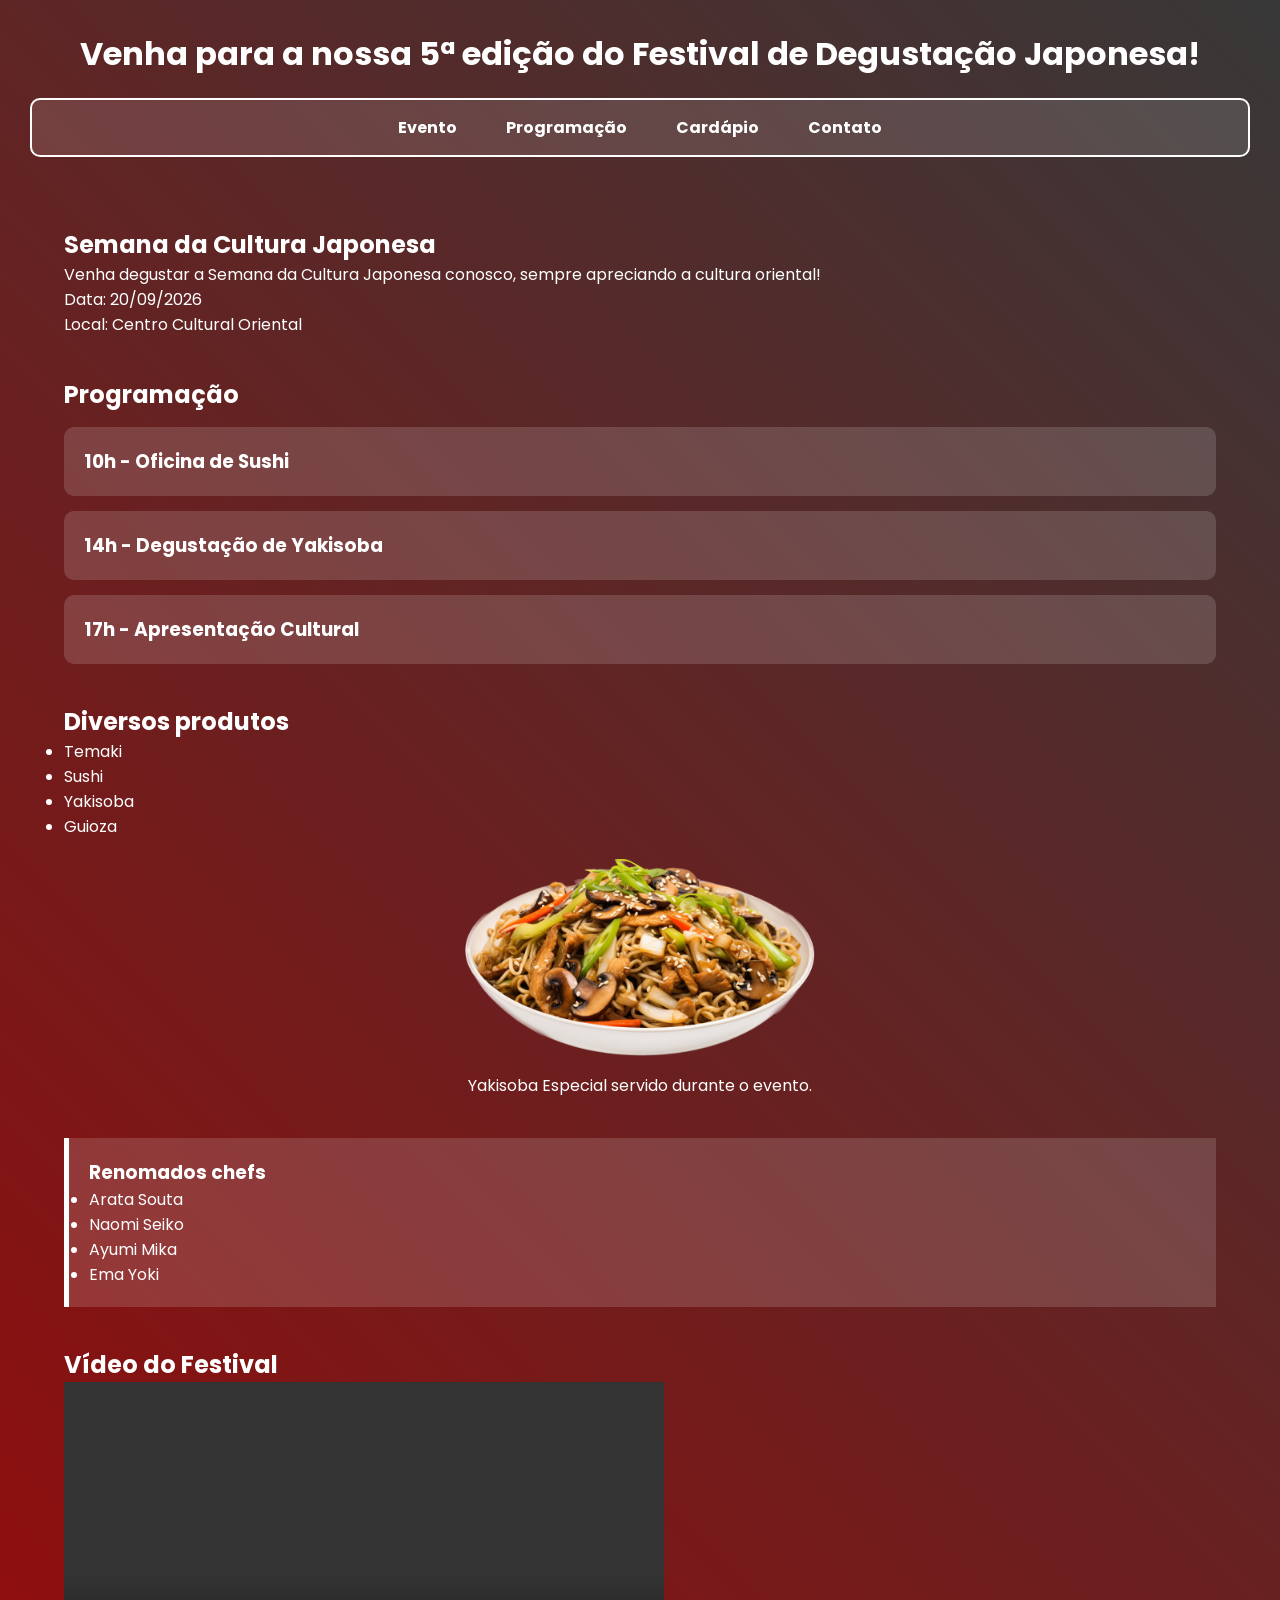
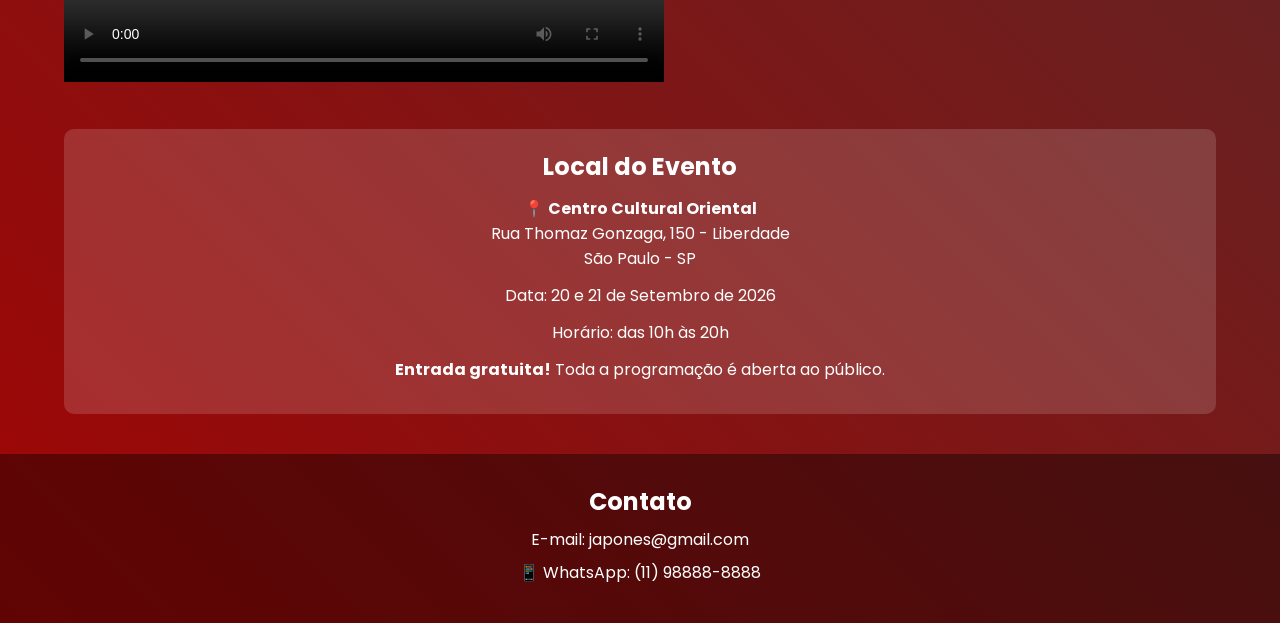
==== index.html @ cc35e0f0 "Add files via upload" ====
<!DOCTYPE html>
<html lang="pt-BR">

<head>
    <meta charset="UTF-8">
    <meta name="viewport" content="width=device-width, initial-scale=1.0">

    <meta name="description" content="Festival da Cultura Japonesa">

    <title>Festival de Degustação Japonesa</title>

    <link rel="stylesheet" href="styles.css">

    <link rel="preconnect" href="https://fonts.googleapis.com">
    <link rel="preconnect" href="https://fonts.gstatic.com" crossorigin>

    <link href="https://fonts.googleapis.com/css2?family=Poppins:wght@300;500;700&display=swap" rel="stylesheet">

</head>

<body>

<header>

    <h1>Venha para a nossa 5ª edição do Festival de Degustação Japonesa!</h1>

    <nav>
        <ul>
            <li><a href="#evento">Evento</a></li>
            <li><a href="#programacao">Programação</a></li>
            <li><a href="#cardapio">Cardápio</a></li>
            <li><a href="#contato">Contato</a></li>
        </ul>
    </nav>

</header>

<main>

<section id="evento">

    <h2>Semana da Cultura Japonesa</h2>

    <p>
        Venha degustar a Semana da Cultura Japonesa conosco,
        sempre apreciando a cultura oriental!
    </p>

    <p>
        Data: 20/09/2026 <br>
        Local: Centro Cultural Oriental
    </p>

</section>

<section id="programacao">

    <h2>Programação</h2>

    <article>
        <h3>10h - Oficina de Sushi</h3>
    </article>

    <article>
        <h3>14h - Degustação de Yakisoba</h3>
    </article>

    <article>
        <h3>17h - Apresentação Cultural</h3>
    </article>

</section>

<section id="cardapio">

    <h2>Diversos produtos</h2>

    <ul>
        <li>Temaki</li>
        <li>Sushi</li>
        <li>Yakisoba</li>
        <li>Guioza</li>
    </ul>

    <figure>

        <img src="Yakisoba.png" alt="Prato de Yakisoba">

        <figcaption>
            Yakisoba Especial servido durante o evento.
        </figcaption>

    </figure>

</section>

<aside>

    <h3>Renomados chefs</h3>

    <ul>
        <li>Arata Souta</li>
        <li>Naomi Seiko</li>
        <li>Ayumi Mika</li>
        <li>Ema Yoki</li>
    </ul>

</aside>

<section>

    <h2>Vídeo do Festival</h2>

    <video controls width="500">

        <source src="festival.mp4" type="video/mp4">

        Seu navegador não suporta vídeo.

    </video>

</section>

<section id="local">

    <h2>Local do Evento</h2>

    <p>
        📍 <strong>Centro Cultural Oriental</strong><br>
        Rua Thomaz Gonzaga, 150 - Liberdade<br>
        São Paulo - SP
    </p>

    <p>
        Data: 20 e 21 de Setembro de 2026
    </p>

    <p>
        Horário: das 10h às 20h
    </p>

    <p>
        <strong>Entrada gratuita!</strong> Toda a programação é aberta ao público.
    </p>

</section>

</main>

<footer id="contato">

    <h2>Contato</h2>

    <p>E-mail: japones@gmail.com</p>

    <p>📱 WhatsApp: (11) 98888-8888</p>

</footer>

</body>
</html>
---- styles.css ----
:root{

    --vermelho:#A10505;
    --cinza:#383838;
    --branco:#FFFFFF;

}

*{

    margin:0;
    padding:0;
    box-sizing:border-box;

}

body{

    font-family:'Poppins',sans-serif;

    background:linear-gradient(45deg,var(--vermelho),var(--cinza));

    color:white;

}

header{

    text-align:center;

    padding:30px;

}

nav{

    margin-top:20px;

    padding:15px;

    border:2px solid white;

    border-radius:10px;

    background:rgba(255,255,255,.12);

}

nav ul{

    display:flex;

    justify-content:center;

    gap:25px;

    list-style:none;

}

nav a{

    color:white;

    text-decoration:none;

    font-weight:bold;

    padding:8px 12px;

    border-radius:5px;

    transition:0.3s;

}

nav a:hover{

    background:white;

    color:#A10505;

}

main{

    width:90%;

    max-width:1200px;

    margin:auto;

}

section{

    margin:40px 0;

}

article{

    background:rgba(255,255,255,.15);

    padding:20px;

    margin:15px 0;

    border-radius:10px;

}

article:hover{

    transform:scale(1.03);

    transition:.3s;

}


figure{

    text-align:center;

    margin-top:20px;

}

img{

    width:350px;

    max-width:100%;

    border-radius:10px;

}

figcaption{

    margin-top:10px;

}

aside{

    background:rgba(255,255,255,.15);

    padding:20px;

    border-left:5px solid white;

    margin:30px 0;

}

video{

    width:100%;

    max-width:600px;

}

#local{

    background: rgba(255,255,255,.15);

    padding:20px;

    border-radius:10px;

    margin:40px 0;

    text-align:center;

}

#local p{

    margin:12px 0;

}

footer{

    background:rgba(0,0,0,.4);

    text-align:center;

    padding:30px;

    margin-top:40px;

}

footer p{

    margin:8px 0;

}

@media (max-width:900px){

    nav ul{

        flex-direction:column;

    }

}

@media (max-width:768px){

    body{

        font-size:15px;

    }

}

@media (max-width:480px){

    h1{

        font-size:1.8rem;

    }

}
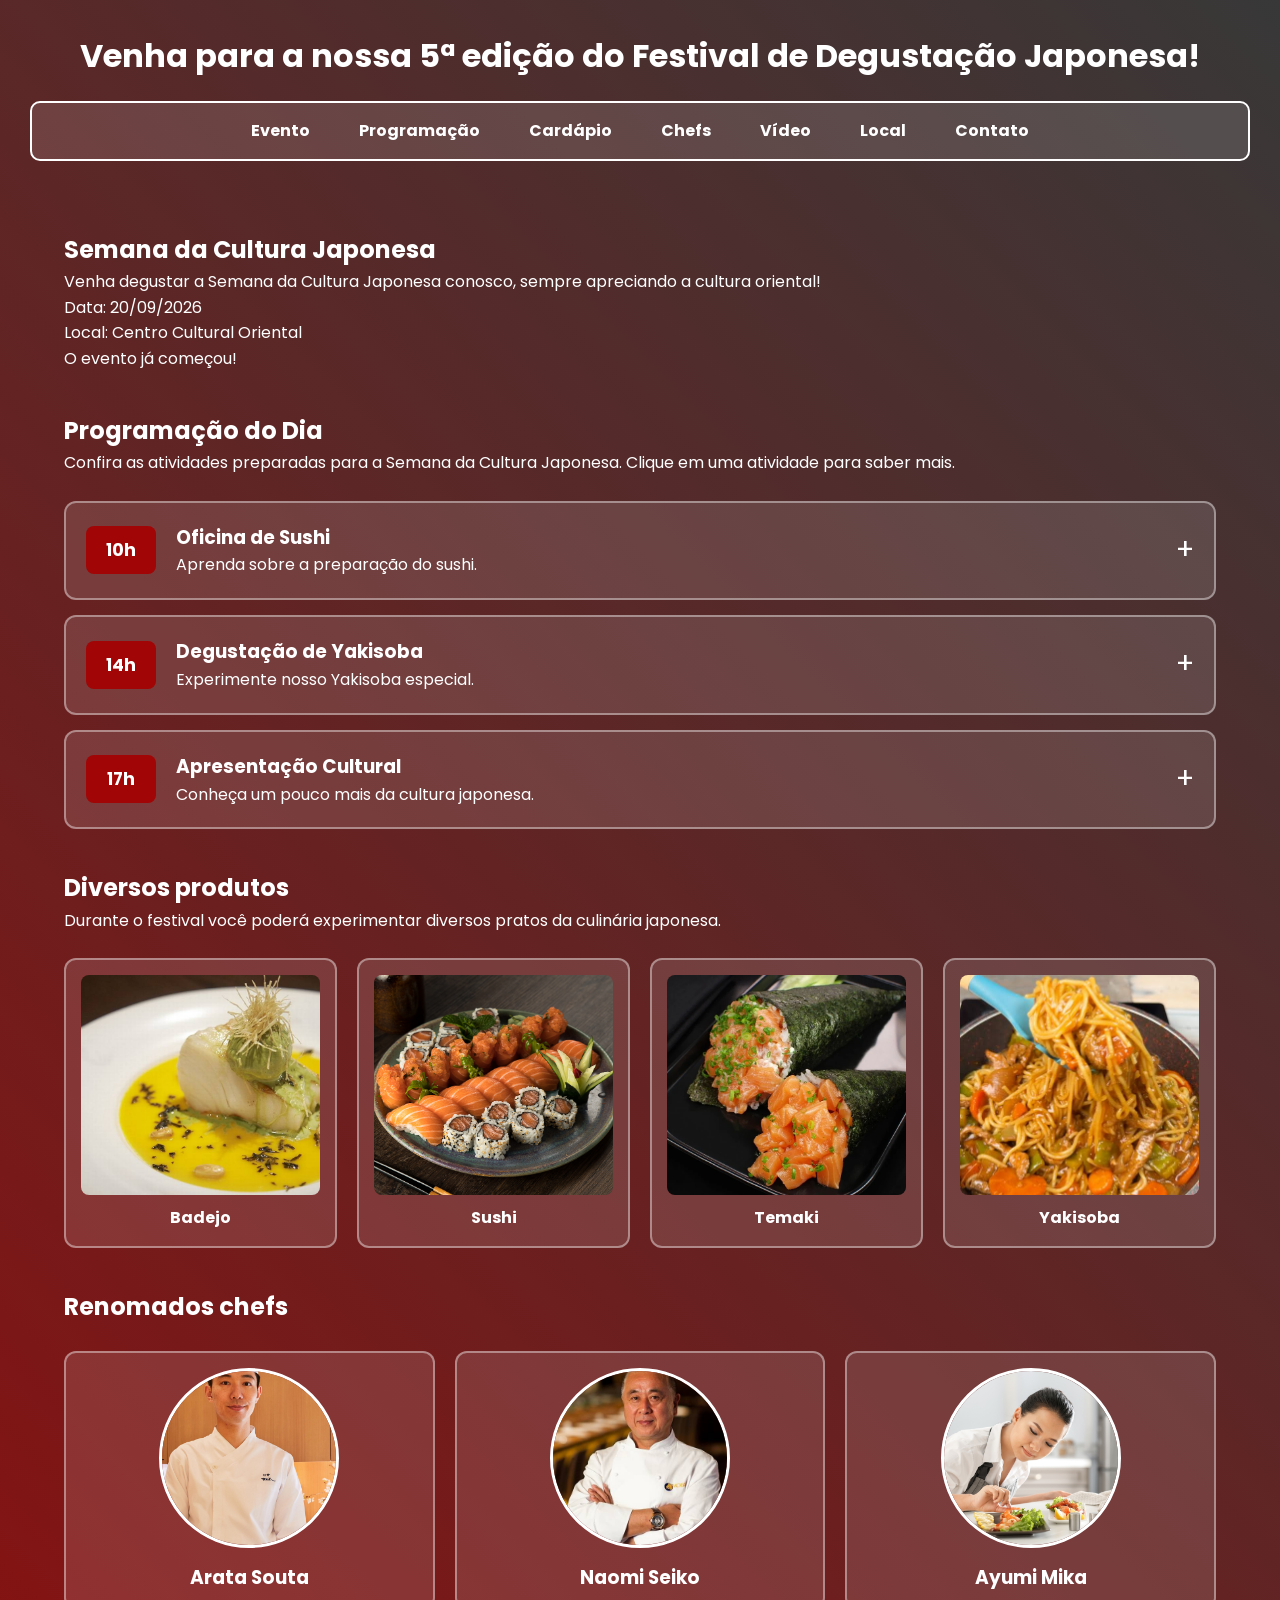
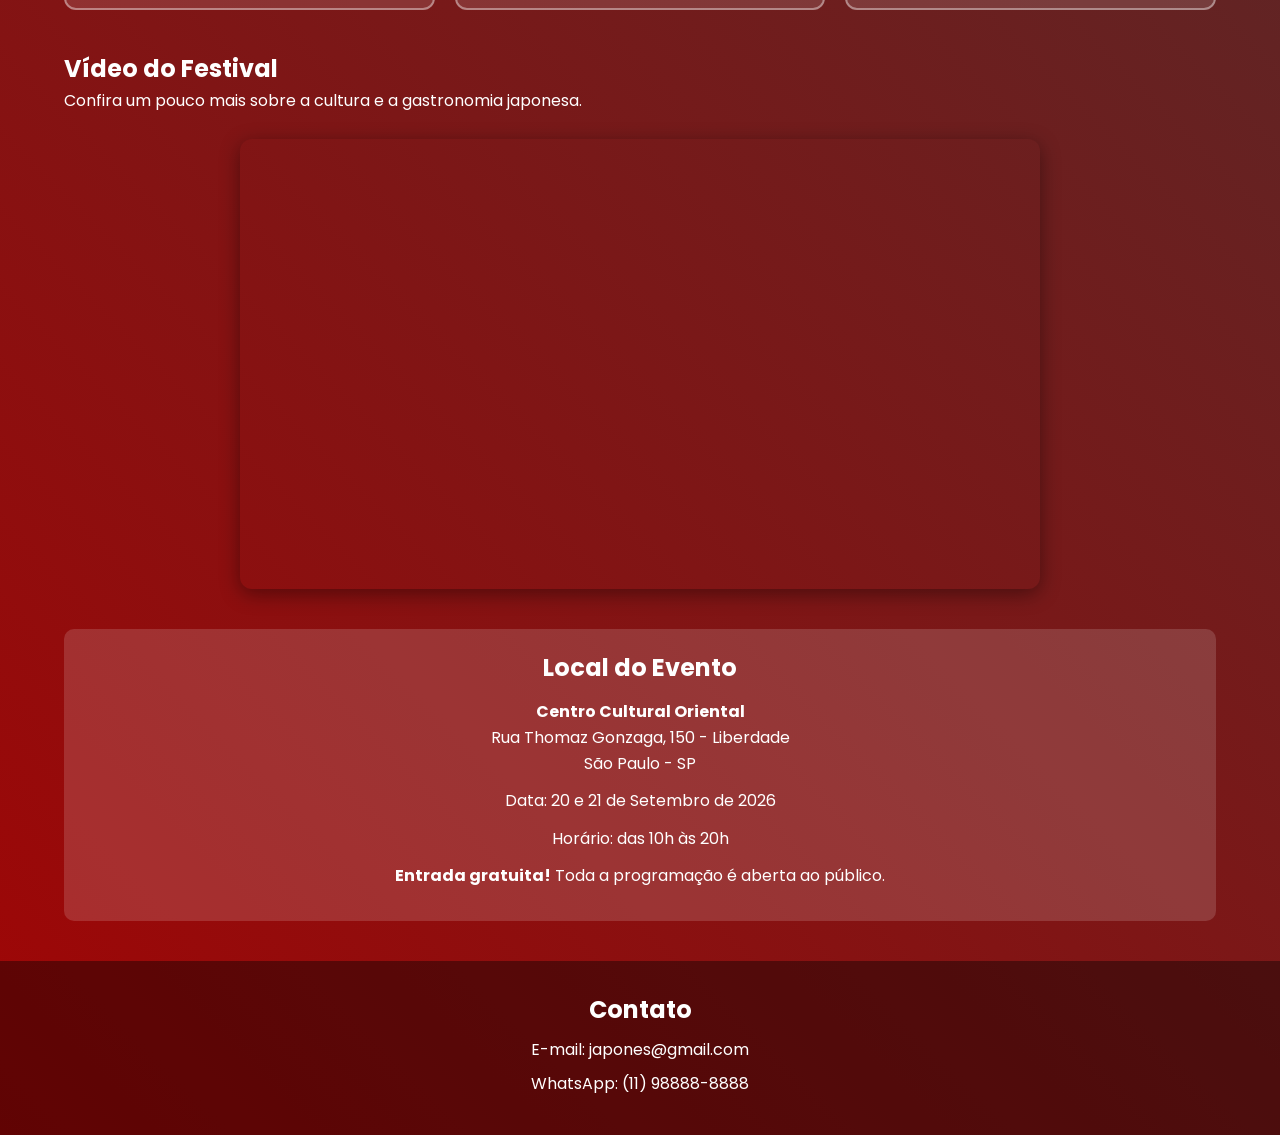
==== commit aa9bdba0: "Add files via upload" ====
--- a/index.html
+++ b/index.html
@@ -4,24 +4,20 @@
 <head>
     <meta charset="UTF-8">
     <meta name="viewport" content="width=device-width, initial-scale=1.0">
-
     <meta name="description" content="Festival da Cultura Japonesa">
 
     <title>Festival de Degustação Japonesa</title>
 
-    <link rel="stylesheet" href="styles.css">
+    <link rel="stylesheet" href="styles/styles.css">
 
     <link rel="preconnect" href="https://fonts.googleapis.com">
     <link rel="preconnect" href="https://fonts.gstatic.com" crossorigin>
-
     <link href="https://fonts.googleapis.com/css2?family=Poppins:wght@300;500;700&display=swap" rel="stylesheet">
-
 </head>
 
 <body>
 
 <header>
-
     <h1>Venha para a nossa 5ª edição do Festival de Degustação Japonesa!</h1>
 
     <nav>
@@ -29,16 +25,17 @@
             <li><a href="#evento">Evento</a></li>
             <li><a href="#programacao">Programação</a></li>
             <li><a href="#cardapio">Cardápio</a></li>
+            <li><a href="#chefs">Chefs</a></li>
+            <li><a href="#video">Vídeo</a></li>
+            <li><a href="#local">Local</a></li>
             <li><a href="#contato">Contato</a></li>
         </ul>
     </nav>
-
 </header>
 
 <main>
 
 <section id="evento">
-
     <h2>Semana da Cultura Japonesa</h2>
 
     <p>
@@ -47,115 +44,299 @@
     </p>
 
     <p>
-        Data: 20/09/2026 <br>
+        Data: 20/09/2026<br>
         Local: Centro Cultural Oriental
     </p>
-
-</section>
+</section>
+
 
 <section id="programacao">
-
-    <h2>Programação</h2>
-
-    <article>
-        <h3>10h - Oficina de Sushi</h3>
-    </article>
-
-    <article>
-        <h3>14h - Degustação de Yakisoba</h3>
-    </article>
-
-    <article>
-        <h3>17h - Apresentação Cultural</h3>
-    </article>
-
-</section>
+    <h2>Programação do Dia</h2>
+
+    <p>
+        Confira as atividades preparadas para a Semana da Cultura Japonesa.
+        Clique em uma atividade para saber mais.
+    </p>
+
+    <div class="programacao">
+
+        <article class="atividade">
+            <div class="atividade-titulo">
+                <span class="horario">10h</span>
+
+                <div>
+                    <h3>Oficina de Sushi</h3>
+                    <p>Aprenda sobre a preparação do sushi.</p>
+                </div>
+
+                <span class="seta">+</span>
+            </div>
+
+            <div class="atividade-detalhes">
+                <p>
+                    Nesta oficina, os visitantes poderão conhecer
+                    um pouco mais sobre a preparação do sushi,
+                    desde o preparo do arroz até a montagem dos pratos.
+                </p>
+
+                <p>
+                    A atividade é voltada para pessoas que desejam
+                    conhecer melhor a gastronomia japonesa e suas
+                    técnicas tradicionais.
+                </p>
+            </div>
+        </article>
+
+
+        <article class="atividade">
+            <div class="atividade-titulo">
+                <span class="horario">14h</span>
+
+                <div>
+                    <h3>Degustação de Yakisoba</h3>
+                    <p>Experimente nosso Yakisoba especial.</p>
+                </div>
+
+                <span class="seta">+</span>
+            </div>
+
+            <div class="atividade-detalhes">
+                <p>
+                    Durante a degustação, os visitantes poderão
+                    experimentar o Yakisoba preparado especialmente
+                    para o festival.
+                </p>
+
+                <p>
+                    Será uma oportunidade para conhecer melhor
+                    esse prato e apreciar seus diferentes ingredientes.
+                </p>
+            </div>
+        </article>
+
+
+        <article class="atividade">
+            <div class="atividade-titulo">
+                <span class="horario">17h</span>
+
+                <div>
+                    <h3>Apresentação Cultural</h3>
+                    <p>Conheça um pouco mais da cultura japonesa.</p>
+                </div>
+
+                <span class="seta">+</span>
+            </div>
+
+            <div class="atividade-detalhes">
+                <p>
+                    A apresentação cultural encerra a programação
+                    do dia com uma atividade dedicada às tradições
+                    e manifestações culturais japonesas.
+                </p>
+
+                <p>
+                    O objetivo é proporcionar aos visitantes uma
+                    experiência que vá além da gastronomia,
+                    aproximando o público da cultura oriental.
+                </p>
+            </div>
+        </article>
+
+    </div>
+</section>
+
 
 <section id="cardapio">
-
     <h2>Diversos produtos</h2>
 
-    <ul>
-        <li>Temaki</li>
-        <li>Sushi</li>
-        <li>Yakisoba</li>
-        <li>Guioza</li>
-    </ul>
-
-    <figure>
-
-        <img src="Yakisoba.png" alt="Prato de Yakisoba">
-
-        <figcaption>
-            Yakisoba Especial servido durante o evento.
-        </figcaption>
-
-    </figure>
-
-</section>
-
-<aside>
-
-    <h3>Renomados chefs</h3>
-
-    <ul>
-        <li>Arata Souta</li>
-        <li>Naomi Seiko</li>
-        <li>Ayumi Mika</li>
-        <li>Ema Yoki</li>
-    </ul>
-
-</aside>
-
-<section>
-
+    <p>
+        Durante o festival você poderá experimentar
+        diversos pratos da culinária japonesa.
+    </p>
+
+    <div class="pratos">
+
+        <article class="item-expansivel">
+            <div class="item-cabecalho">
+                <figure>
+                    <img src="assets/Pratos/Badejo.jpg" alt="Prato de Badejo">
+                    <figcaption>Badejo</figcaption>
+                </figure>
+            </div>
+
+            <div class="item-detalhes">
+                <p>
+                    O badejo é um peixe de carne branca e sabor suave,
+                    preparado de diferentes maneiras na culinária.
+                    Durante o festival, será apresentado como uma
+                    opção especial de degustação.
+                </p>
+            </div>
+        </article>
+
+
+        <article class="item-expansivel">
+            <div class="item-cabecalho">
+                <figure>
+                    <img src="assets/Pratos/Sushi.jpg" alt="Prato de Sushi">
+                    <figcaption>Sushi</figcaption>
+                </figure>
+            </div>
+
+            <div class="item-detalhes">
+                <p>
+                    O sushi é um dos pratos mais conhecidos da culinária
+                    japonesa. É tradicionalmente preparado com arroz
+                    temperado e diferentes tipos de acompanhamentos.
+                </p>
+            </div>
+        </article>
+
+
+        <article class="item-expansivel">
+            <div class="item-cabecalho">
+                <figure>
+                    <img src="assets/Pratos/Temaki.jpg" alt="Temaki">
+                    <figcaption>Temaki</figcaption>
+                </figure>
+            </div>
+
+            <div class="item-detalhes">
+                <p>
+                    O temaki é um tipo de sushi apresentado em formato
+                    de cone, geralmente preparado com alga, arroz e
+                    diferentes recheios.
+                </p>
+            </div>
+        </article>
+
+
+        <article class="item-expansivel">
+            <div class="item-cabecalho">
+                <figure>
+                    <img src="assets/Pratos/Yakisoba.jpg" alt="Prato de Yakisoba">
+                    <figcaption>Yakisoba</figcaption>
+                </figure>
+            </div>
+
+            <div class="item-detalhes">
+                <p>
+                    O yakisoba é um prato de macarrão preparado com
+                    vegetais e outros ingredientes. É uma das opções
+                    gastronômicas oferecidas durante o festival.
+                </p>
+            </div>
+        </article>
+
+    </div>
+</section>
+
+
+<section id="chefs">
+    <h2>Renomados chefs</h2>
+
+    <div class="chefs">
+
+        <article class="item-expansivel">
+            <div class="item-cabecalho">
+                <img src="assets/Chefs/Chef1.jpg" alt="Chef Arata Souta">
+                <h3>Arata Souta</h3>
+            </div>
+
+            <div class="item-detalhes">
+                <p>
+                    Arata Souta é um dos chefs participantes do
+                    Festival de Degustação Japonesa, contribuindo
+                    para a preparação dos pratos apresentados
+                    durante o evento.
+                </p>
+            </div>
+        </article>
+
+
+        <article class="item-expansivel">
+            <div class="item-cabecalho">
+                <img src="assets/Chefs/Chef2.jpg" alt="Chef Naomi Seiko">
+                <h3>Naomi Seiko</h3>
+            </div>
+
+            <div class="item-detalhes">
+                <p>
+                    Naomi Seiko é uma das chefs participantes do
+                    festival e fará parte da programação gastronômica
+                    preparada para os visitantes.
+                </p>
+            </div>
+        </article>
+
+
+        <article class="item-expansivel">
+            <div class="item-cabecalho">
+                <img src="assets/Chefs/Chef3.jpg" alt="Chef Ayumi Mika">
+                <h3>Ayumi Mika</h3>
+            </div>
+
+            <div class="item-detalhes">
+                <p>
+                    Ayumi Mika é uma das chefs participantes do evento,
+                    contribuindo para a experiência gastronômica
+                    oferecida durante o festival.
+                </p>
+            </div>
+        </article>
+
+    </div>
+</section>
+
+
+<section id="video">
     <h2>Vídeo do Festival</h2>
 
-    <video controls width="500">
-
-        <source src="festival.mp4" type="video/mp4">
-
-        Seu navegador não suporta vídeo.
-
-    </video>
-
-</section>
+    <p>
+        Confira um pouco mais sobre a cultura e a gastronomia japonesa.
+    </p>
+
+    <div class="video-container">
+        <iframe
+            src="https://www.youtube.com/embed/UZApwPxsKsw"
+            title="Vídeo do Festival de Degustação Japonesa"
+            allow="accelerometer; autoplay; clipboard-write; encrypted-media; gyroscope; picture-in-picture; web-share"
+            referrerpolicy="strict-origin-when-cross-origin"
+            allowfullscreen>
+        </iframe>
+    </div>
+</section>
+
 
 <section id="local">
-
     <h2>Local do Evento</h2>
 
     <p>
-        📍 <strong>Centro Cultural Oriental</strong><br>
+        <strong>Centro Cultural Oriental</strong><br>
         Rua Thomaz Gonzaga, 150 - Liberdade<br>
         São Paulo - SP
     </p>
 
-    <p>
-        Data: 20 e 21 de Setembro de 2026
-    </p>
-
-    <p>
-        Horário: das 10h às 20h
-    </p>
-
-    <p>
-        <strong>Entrada gratuita!</strong> Toda a programação é aberta ao público.
-    </p>
-
+    <p>Data: 20 e 21 de Setembro de 2026</p>
+
+    <p>Horário: das 10h às 20h</p>
+
+    <p>
+        <strong>Entrada gratuita!</strong>
+        Toda a programação é aberta ao público.
+    </p>
 </section>
 
 </main>
 
+
 <footer id="contato">
-
     <h2>Contato</h2>
-
     <p>E-mail: japones@gmail.com</p>
-
-    <p>📱 WhatsApp: (11) 98888-8888</p>
-
+    <p>WhatsApp: (11) 98888-8888</p>
 </footer>
+
+<script src="js/script.js"></script>
 
 </body>
 </html>
--- a/styles/styles.css
+++ b/styles/styles.css
@@ -0,0 +1,308 @@
+:root {
+    --vermelho: #A10505;
+    --cinza: #383838;
+    --branco: #FFFFFF;
+}
+
+* {
+    margin: 0;
+    padding: 0;
+    box-sizing: border-box;
+}
+
+html {
+    scroll-behavior: smooth;
+}
+
+body {
+    font-family: 'Poppins', sans-serif;
+    background: linear-gradient(45deg, var(--vermelho), var(--cinza));
+    color: var(--branco);
+    line-height: 1.6;
+}
+
+header {
+    text-align: center;
+    padding: 30px;
+}
+
+nav {
+    margin-top: 20px;
+    padding: 15px;
+    border: 2px solid var(--branco);
+    border-radius: 10px;
+    background: rgba(255, 255, 255, 0.12);
+}
+
+nav ul {
+    display: flex;
+    justify-content: center;
+    gap: 25px;
+    list-style: none;
+}
+
+nav a {
+    color: var(--branco);
+    text-decoration: none;
+    font-weight: bold;
+    padding: 8px 12px;
+    border-radius: 5px;
+    transition: 0.3s;
+}
+
+nav a:hover,
+nav a.ativo {
+    background: var(--branco);
+    color: var(--vermelho);
+}
+
+main {
+    width: 90%;
+    max-width: 1200px;
+    margin: auto;
+}
+
+section {
+    margin: 40px 0;
+}
+
+/* PROGRAMAÇÃO */
+
+.programacao {
+    display: flex;
+    flex-direction: column;
+    gap: 15px;
+    margin-top: 25px;
+}
+
+.atividade {
+    background: rgba(255, 255, 255, 0.12);
+    border: 2px solid rgba(255, 255, 255, 0.4);
+    border-radius: 12px;
+    overflow: hidden;
+    transition: 0.3s;
+}
+
+.atividade:hover {
+    background: rgba(255, 255, 255, 0.18);
+}
+
+.atividade-titulo {
+    display: flex;
+    align-items: center;
+    gap: 20px;
+    padding: 20px;
+    cursor: pointer;
+}
+
+.horario {
+    min-width: 70px;
+    padding: 10px;
+    background: var(--vermelho);
+    border-radius: 8px;
+    text-align: center;
+    font-weight: bold;
+    font-size: 1.1rem;
+}
+
+.seta {
+    margin-left: auto;
+    font-size: 28px;
+    transition: transform 0.3s;
+}
+
+.atividade-detalhes {
+    max-height: 0;
+    overflow: hidden;
+    padding: 0 20px;
+    opacity: 0;
+    transition: 0.5s;
+}
+
+.atividade.aberta {
+    border-color: var(--branco);
+}
+
+.atividade.aberta .atividade-detalhes {
+    max-height: 300px;
+    padding: 0 20px 20px;
+    opacity: 1;
+}
+
+.atividade.aberta .seta {
+    transform: rotate(45deg);
+}
+
+/* PRATOS E CHEFS */
+
+.pratos,
+.chefs {
+    display: grid;
+    gap: 20px;
+    margin-top: 25px;
+    align-items: start;
+}
+
+.pratos {
+    grid-template-columns: repeat(4, 1fr);
+}
+
+.chefs {
+    grid-template-columns: repeat(3, 1fr);
+}
+
+.item-expansivel {
+    background: rgba(255, 255, 255, 0.12);
+    border: 2px solid rgba(255, 255, 255, 0.4);
+    border-radius: 12px;
+    overflow: hidden;
+    cursor: pointer;
+    transition: 0.3s;
+    align-self: start;
+    height: fit-content;
+}
+
+.item-expansivel:hover {
+    background: rgba(255, 255, 255, 0.2);
+}
+
+.item-cabecalho {
+    padding: 15px;
+    text-align: center;
+}
+
+.pratos .item-cabecalho img {
+    width: 100%;
+    height: 220px;
+    object-fit: cover;
+    object-position: center;
+    border-radius: 8px;
+    display: block;
+}
+
+.chefs img {
+    width: 180px;
+    height: 180px;
+    object-fit: cover;
+    border-radius: 50%;
+    border: 3px solid var(--branco);
+    display: block;
+    margin: 0 auto 15px;
+}
+
+.item-expansivel.aberto {
+    border-color: var(--branco);
+    background: rgba(255, 255, 255, 0.18);
+}
+
+.item-detalhes {
+    max-height: 0;
+    overflow: hidden;
+    padding: 0 20px;
+    opacity: 0;
+    transition: 0.5s;
+}
+
+.item-expansivel.aberto .item-detalhes {
+    max-height: 300px;
+    padding: 5px 20px 20px;
+    opacity: 1;
+}
+
+.pratos figcaption {
+    margin-top: 10px;
+    font-weight: bold;
+}
+
+/* VÍDEO */
+
+.video-container {
+    width: 100%;
+    max-width: 800px;
+    aspect-ratio: 16 / 9;
+    margin: 25px auto;
+    overflow: hidden;
+    border-radius: 12px;
+    box-shadow: 0 5px 20px rgba(0, 0, 0, 0.4);
+}
+
+.video-container iframe {
+    width: 100%;
+    height: 100%;
+    border: 0;
+}
+
+/* LOCAL */
+
+#local {
+    background: rgba(255, 255, 255, 0.15);
+    padding: 20px;
+    border-radius: 10px;
+    text-align: center;
+}
+
+#local p {
+    margin: 12px 0;
+}
+
+/* RODAPÉ */
+
+footer {
+    background: rgba(0, 0, 0, 0.4);
+    text-align: center;
+    padding: 30px;
+    margin-top: 40px;
+}
+
+footer p {
+    margin: 8px 0;
+}
+
+/* RESPONSIVIDADE */
+
+@media (max-width: 900px) {
+    .pratos {
+        grid-template-columns: repeat(2, 1fr);
+    }
+
+    .chefs {
+        grid-template-columns: repeat(2, 1fr);
+    }
+
+    nav ul {
+        flex-direction: column;
+    }
+}
+
+@media (max-width: 600px) {
+    body {
+        font-size: 15px;
+    }
+
+    .pratos,
+    .chefs {
+        grid-template-columns: 1fr;
+    }
+
+    .pratos .item-cabecalho img {
+        width: 100%;
+        height: 200px;
+        object-fit: contain;
+        object-position: center;
+    }
+
+    .chefs .item-cabecalho img {
+        width: 150px;
+        height: 150px;
+    }
+
+    .atividade-titulo {
+        gap: 10px;
+    }
+}
+
+@media (max-width: 480px) {
+    header h1 {
+        font-size: 1.8rem;
+    }
+}
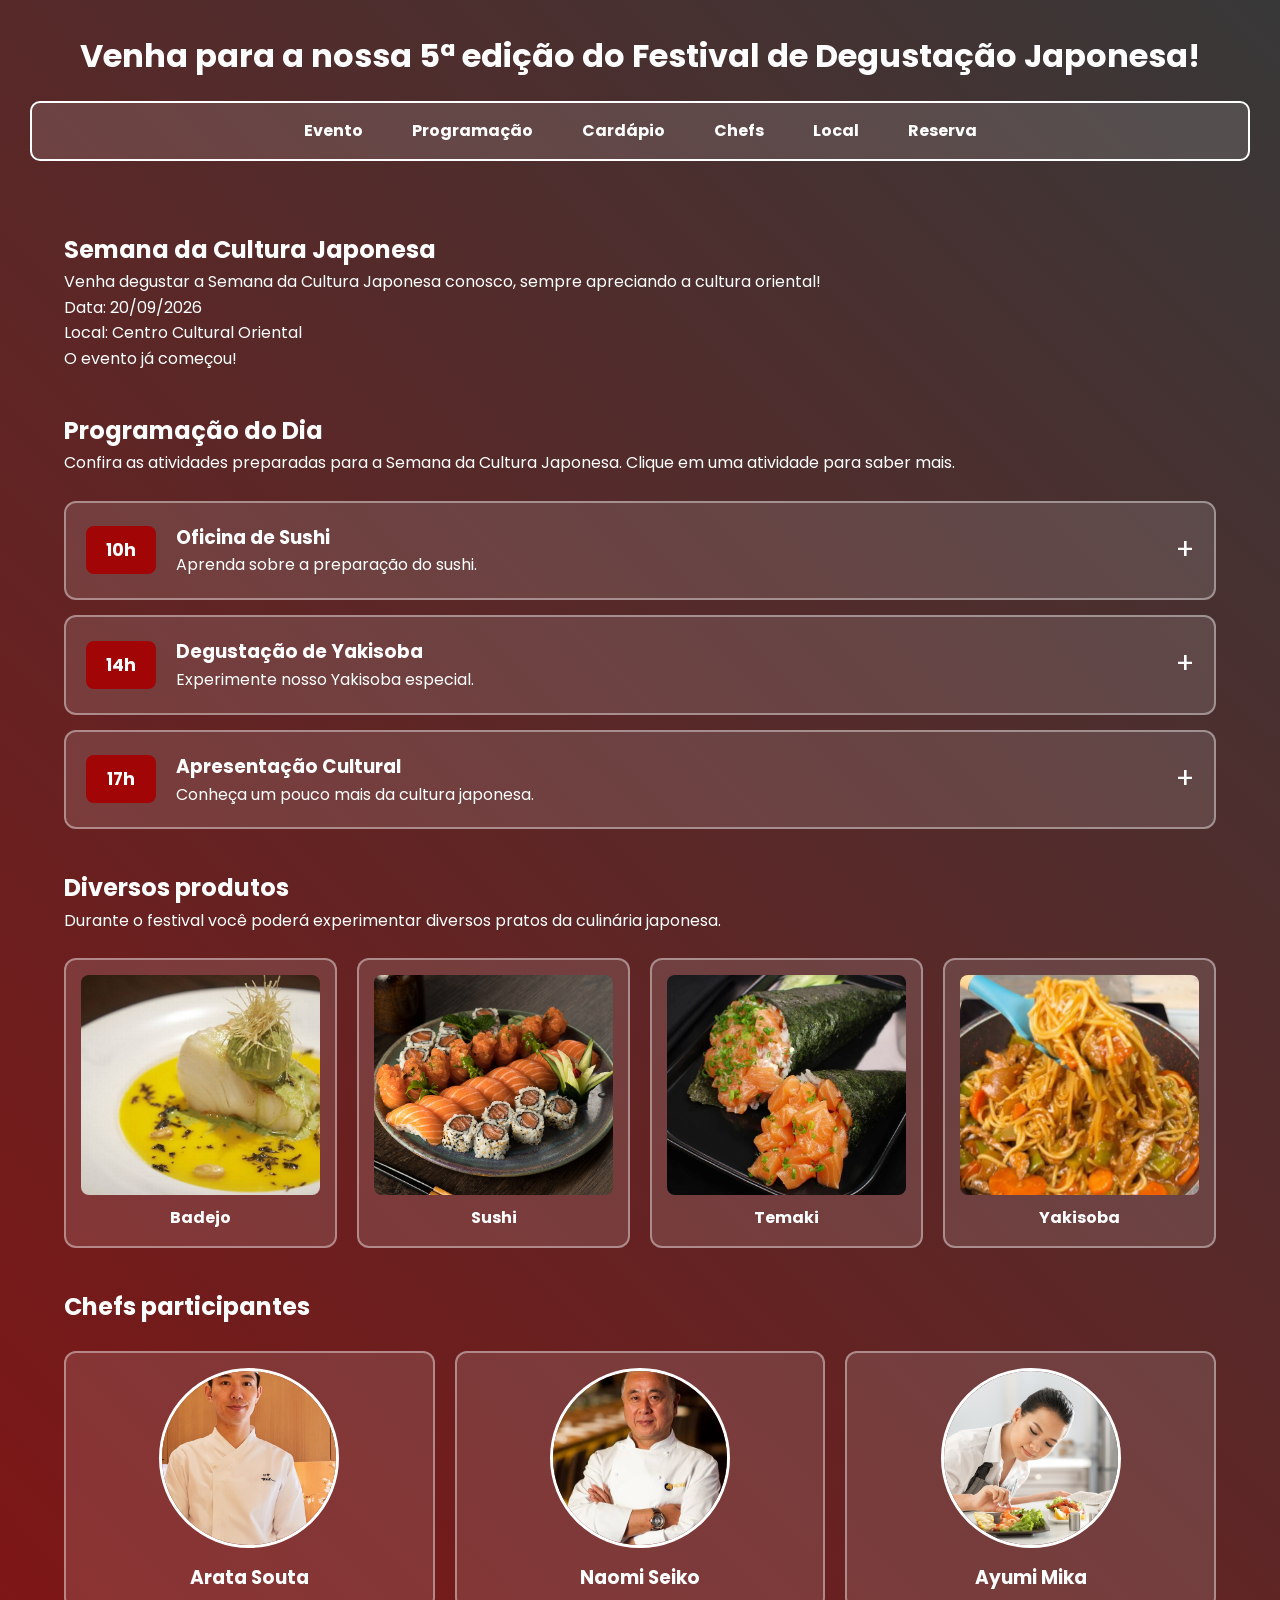
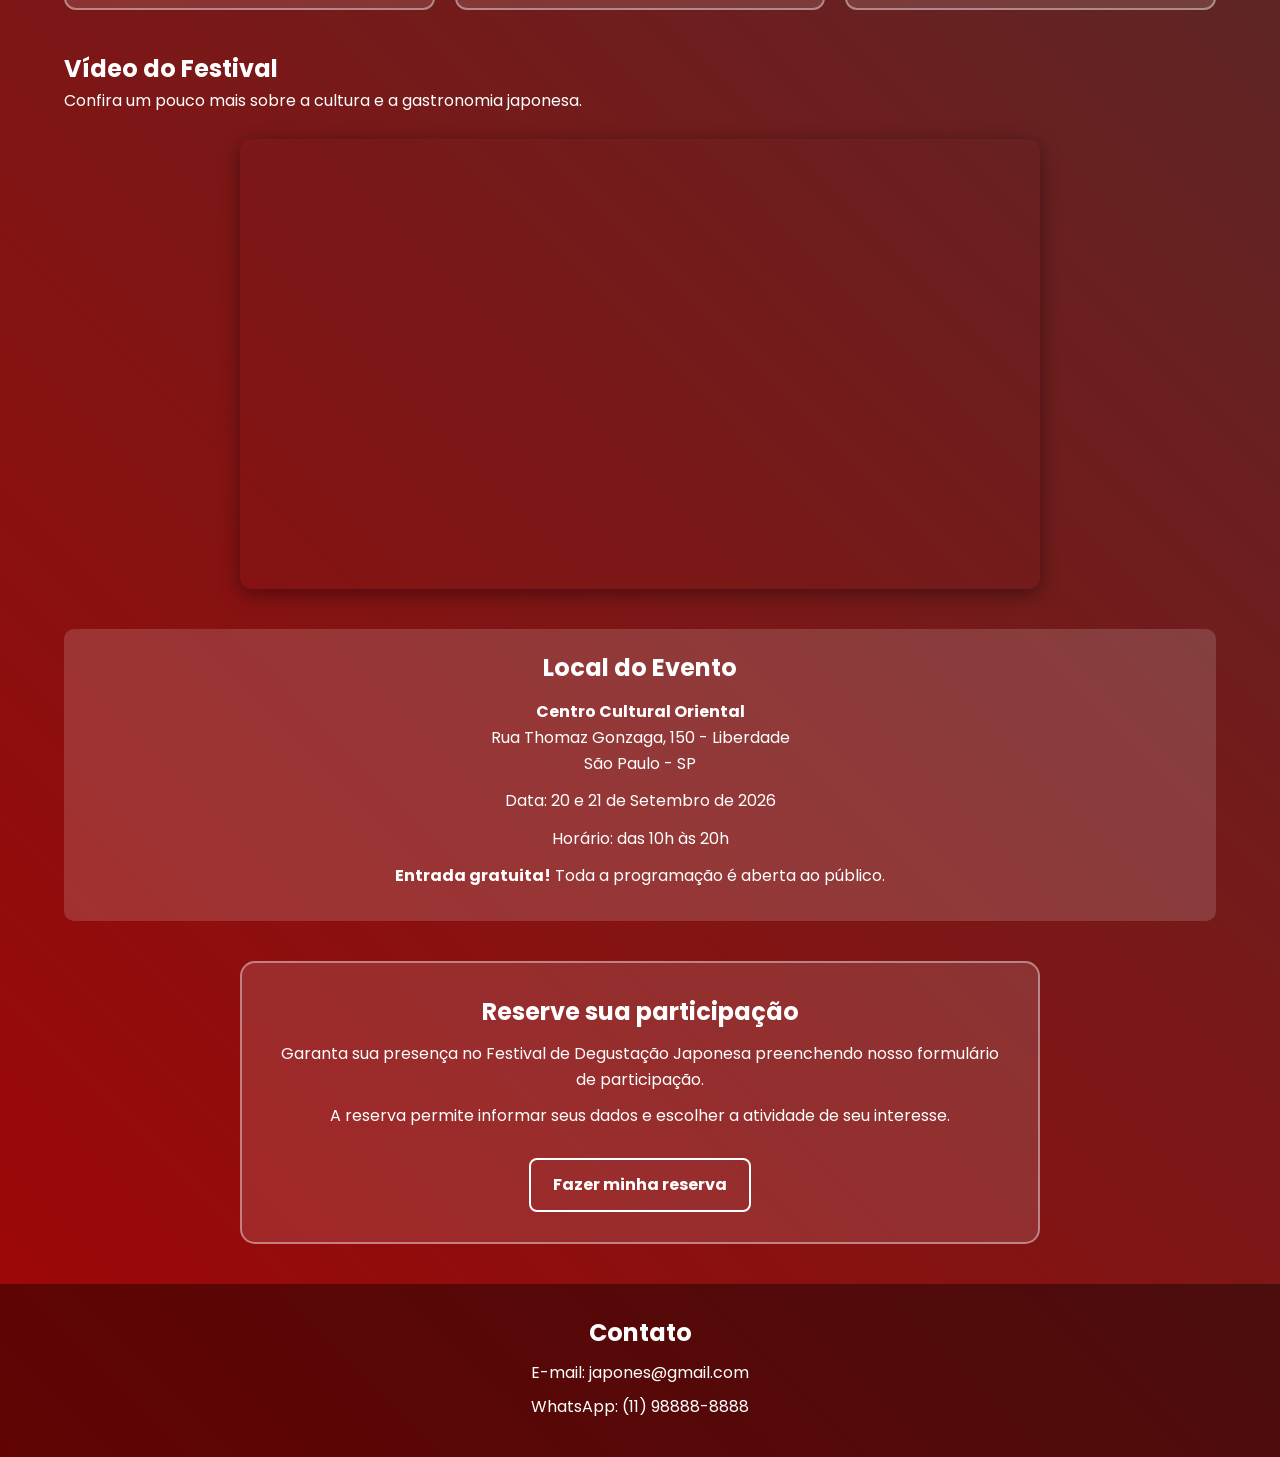
==== commit 5f07ab27: "Site de Comida Japonesa" ====
--- a/index.html
+++ b/index.html
@@ -4,21 +4,36 @@
 <head>
     <meta charset="UTF-8">
     <meta name="viewport" content="width=device-width, initial-scale=1.0">
-    <meta name="description" content="Festival da Cultura Japonesa">
+
+    <meta
+        name="description"
+        content="Festival da Cultura Japonesa"
+    >
 
     <title>Festival de Degustação Japonesa</title>
 
     <link rel="stylesheet" href="styles/styles.css">
 
     <link rel="preconnect" href="https://fonts.googleapis.com">
-    <link rel="preconnect" href="https://fonts.gstatic.com" crossorigin>
-    <link href="https://fonts.googleapis.com/css2?family=Poppins:wght@300;500;700&display=swap" rel="stylesheet">
+    <link
+        rel="preconnect"
+        href="https://fonts.gstatic.com"
+        crossorigin
+    >
+
+    <link
+        href="https://fonts.googleapis.com/css2?family=Poppins:wght@300;500;700&display=swap"
+        rel="stylesheet"
+    >
 </head>
 
 <body>
 
-<header>
-    <h1>Venha para a nossa 5ª edição do Festival de Degustação Japonesa!</h1>
+    <header>
+
+        <h1>
+            Venha para a nossa 5ª edição do Festival de Degustação Japonesa!
+        </h1>
 
     <nav>
         <ul>
@@ -26,317 +41,485 @@
             <li><a href="#programacao">Programação</a></li>
             <li><a href="#cardapio">Cardápio</a></li>
             <li><a href="#chefs">Chefs</a></li>
-            <li><a href="#video">Vídeo</a></li>
             <li><a href="#local">Local</a></li>
-            <li><a href="#contato">Contato</a></li>
+            <li><a href="#reserva">Reserva</a></li>
         </ul>
     </nav>
-</header>
-
-<main>
-
-<section id="evento">
-    <h2>Semana da Cultura Japonesa</h2>
-
-    <p>
-        Venha degustar a Semana da Cultura Japonesa conosco,
-        sempre apreciando a cultura oriental!
-    </p>
-
-    <p>
-        Data: 20/09/2026<br>
-        Local: Centro Cultural Oriental
-    </p>
-</section>
-
-
-<section id="programacao">
-    <h2>Programação do Dia</h2>
-
-    <p>
-        Confira as atividades preparadas para a Semana da Cultura Japonesa.
-        Clique em uma atividade para saber mais.
-    </p>
-
-    <div class="programacao">
-
-        <article class="atividade">
-            <div class="atividade-titulo">
-                <span class="horario">10h</span>
-
-                <div>
-                    <h3>Oficina de Sushi</h3>
-                    <p>Aprenda sobre a preparação do sushi.</p>
-                </div>
-
-                <span class="seta">+</span>
+
+    </header>
+
+    <main>
+
+        <section id="evento">
+
+            <h2>Semana da Cultura Japonesa</h2>
+
+            <p>
+                Venha degustar a Semana da Cultura Japonesa conosco,
+                sempre apreciando a cultura oriental!
+            </p>
+
+            <p>
+                Data: 20/09/2026<br>
+                Local: Centro Cultural Oriental
+            </p>
+
+        </section>
+
+        <section id="programacao">
+
+            <h2>Programação do Dia</h2>
+
+            <p>
+                Confira as atividades preparadas para a Semana da Cultura Japonesa.
+                Clique em uma atividade para saber mais.
+            </p>
+
+            <div class="programacao">
+
+                <article class="atividade-programacao">
+
+                    <div class="titulo-atividade">
+
+                        <span class="horario-atividade">
+                            10h
+                        </span>
+
+                        <div>
+                            <h3>Oficina de Sushi</h3>
+
+                            <p>
+                                Aprenda sobre a preparação do sushi.
+                            </p>
+                        </div>
+
+                        <span class="icone-expansao">
+                            +
+                        </span>
+
+                    </div>
+
+                    <div class="detalhes-atividade">
+
+                        <p>
+                            Nesta oficina, os visitantes poderão conhecer
+                            um pouco mais sobre a preparação do sushi,
+                            desde o preparo do arroz até a montagem dos pratos.
+                        </p>
+
+                        <p>
+                            A atividade é voltada para pessoas que desejam
+                            conhecer melhor a gastronomia japonesa e suas
+                            técnicas tradicionais.
+                        </p>
+
+                    </div>
+
+                </article>
+
+                <article class="atividade-programacao">
+
+                    <div class="titulo-atividade">
+
+                        <span class="horario-atividade">
+                            14h
+                        </span>
+
+                        <div>
+                            <h3>Degustação de Yakisoba</h3>
+
+                            <p>
+                                Experimente nosso Yakisoba especial.
+                            </p>
+                        </div>
+
+                        <span class="icone-expansao">
+                            +
+                        </span>
+
+                    </div>
+
+                    <div class="detalhes-atividade">
+
+                        <p>
+                            Durante a degustação, os visitantes poderão
+                            experimentar o Yakisoba preparado especialmente
+                            para o festival.
+                        </p>
+
+                        <p>
+                            Será uma oportunidade para conhecer melhor
+                            esse prato e apreciar seus diferentes ingredientes.
+                        </p>
+
+                    </div>
+
+                </article>
+
+                <article class="atividade-programacao">
+
+                    <div class="titulo-atividade">
+
+                        <span class="horario-atividade">
+                            17h
+                        </span>
+
+                        <div>
+                            <h3>Apresentação Cultural</h3>
+
+                            <p>
+                                Conheça um pouco mais da cultura japonesa.
+                            </p>
+                        </div>
+
+                        <span class="icone-expansao">
+                            +
+                        </span>
+
+                    </div>
+
+                    <div class="detalhes-atividade">
+
+                        <p>
+                            A apresentação cultural encerra a programação
+                            do dia com uma atividade dedicada às tradições
+                            e manifestações culturais japonesas.
+                        </p>
+
+                        <p>
+                            O objetivo é proporcionar aos visitantes uma
+                            experiência que vá além da gastronomia,
+                            aproximando o público da cultura oriental.
+                        </p>
+
+                    </div>
+
+                </article>
+
             </div>
 
-            <div class="atividade-detalhes">
-                <p>
-                    Nesta oficina, os visitantes poderão conhecer
-                    um pouco mais sobre a preparação do sushi,
-                    desde o preparo do arroz até a montagem dos pratos.
-                </p>
-
-                <p>
-                    A atividade é voltada para pessoas que desejam
-                    conhecer melhor a gastronomia japonesa e suas
-                    técnicas tradicionais.
-                </p>
+        </section>
+
+        <section id="cardapio">
+
+            <h2>Diversos produtos</h2>
+
+            <p>
+                Durante o festival você poderá experimentar
+                diversos pratos da culinária japonesa.
+            </p>
+
+            <div class="lista-pratos">
+
+                <article class="cartao-expansivel">
+
+                    <div class="cabecalho-cartao">
+
+                        <figure>
+
+                            <img
+                                src="assets/Pratos/Badejo.jpg"
+                                alt="Prato de Badejo"
+                            >
+
+                            <figcaption>
+                                Badejo
+                            </figcaption>
+
+                        </figure>
+
+                    </div>
+
+                    <div class="detalhes-cartao">
+
+                        <p>
+                            O badejo é um peixe de carne branca e sabor suave,
+                            preparado de diferentes maneiras na culinária.
+                            Durante o festival, será apresentado como uma
+                            opção especial de degustação.
+                        </p>
+
+                    </div>
+
+                </article>
+
+                <article class="cartao-expansivel">
+
+                    <div class="cabecalho-cartao">
+
+                        <figure>
+
+                            <img
+                                src="assets/Pratos/Sushi.jpg"
+                                alt="Prato de Sushi"
+                            >
+
+                            <figcaption>
+                                Sushi
+                            </figcaption>
+
+                        </figure>
+
+                    </div>
+
+                    <div class="detalhes-cartao">
+
+                        <p>
+                            O sushi é um dos pratos mais conhecidos da culinária
+                            japonesa. É tradicionalmente preparado com arroz
+                            temperado e diferentes tipos de acompanhamentos.
+                        </p>
+
+                    </div>
+
+                </article>
+
+                <article class="cartao-expansivel">
+
+                    <div class="cabecalho-cartao">
+
+                        <figure>
+
+                            <img
+                                src="assets/Pratos/Temaki.jpg"
+                                alt="Temaki"
+                            >
+
+                            <figcaption>
+                                Temaki
+                            </figcaption>
+
+                        </figure>
+
+                    </div>
+
+                    <div class="detalhes-cartao">
+
+                        <p>
+                            O temaki é um tipo de sushi apresentado em formato
+                            de cone, geralmente preparado com alga, arroz e
+                            diferentes recheios.
+                        </p>
+
+                    </div>
+
+                </article>
+
+                <article class="cartao-expansivel">
+
+                    <div class="cabecalho-cartao">
+
+                        <figure>
+
+                            <img
+                                src="assets/Pratos/Yakisoba.jpg"
+                                alt="Prato de Yakisoba"
+                            >
+
+                            <figcaption>
+                                Yakisoba
+                            </figcaption>
+
+                        </figure>
+
+                    </div>
+
+                    <div class="detalhes-cartao">
+
+                        <p>
+                            O yakisoba é um prato de macarrão preparado com
+                            vegetais e outros ingredientes. É uma das opções
+                            gastronômicas oferecidas durante o festival.
+                        </p>
+
+                    </div>
+
+                </article>
+
             </div>
-        </article>
-
-
-        <article class="atividade">
-            <div class="atividade-titulo">
-                <span class="horario">14h</span>
-
-                <div>
-                    <h3>Degustação de Yakisoba</h3>
-                    <p>Experimente nosso Yakisoba especial.</p>
-                </div>
-
-                <span class="seta">+</span>
+
+        </section>
+
+        <section id="chefs">
+
+            <h2>Chefs participantes</h2>
+
+            <div class="lista-chefs">
+
+                <article class="cartao-expansivel">
+
+                    <div class="cabecalho-cartao">
+
+                        <img
+                            src="assets/Chefs/Chef1.jpg"
+                            alt="Chef Arata Souta"
+                        >
+
+                        <h3>
+                            Arata Souta
+                        </h3>
+
+                    </div>
+
+                    <div class="detalhes-cartao">
+
+                        <p>
+                            Arata Souta é um dos chefs participantes do
+                            Festival de Degustação Japonesa, contribuindo
+                            para a preparação dos pratos apresentados
+                            durante o evento.
+                        </p>
+
+                    </div>
+
+                </article>
+
+                <article class="cartao-expansivel">
+
+                    <div class="cabecalho-cartao">
+
+                        <img
+                            src="assets/Chefs/Chef2.jpg"
+                            alt="Chef Naomi Seiko"
+                        >
+
+                        <h3>
+                            Naomi Seiko
+                        </h3>
+
+                    </div>
+
+                    <div class="detalhes-cartao">
+
+                        <p>
+                            Naomi Seiko é uma das chefs participantes do
+                            festival e fará parte da programação gastronômica
+                            preparada para os visitantes.
+                        </p>
+
+                    </div>
+
+                </article>
+
+                <article class="cartao-expansivel">
+
+                    <div class="cabecalho-cartao">
+
+                        <img
+                            src="assets/Chefs/Chef3.jpg"
+                            alt="Chef Ayumi Mika"
+                        >
+
+                        <h3>
+                            Ayumi Mika
+                        </h3>
+
+                    </div>
+
+                    <div class="detalhes-cartao">
+
+                        <p>
+                            Ayumi Mika é uma das chefs participantes do evento,
+                            contribuindo para a experiência gastronômica
+                            oferecida durante o festival.
+                        </p>
+
+                    </div>
+
+                </article>
+
             </div>
 
-            <div class="atividade-detalhes">
-                <p>
-                    Durante a degustação, os visitantes poderão
-                    experimentar o Yakisoba preparado especialmente
-                    para o festival.
-                </p>
-
-                <p>
-                    Será uma oportunidade para conhecer melhor
-                    esse prato e apreciar seus diferentes ingredientes.
-                </p>
+        </section>
+
+        <section id="video">
+
+            <h2>Vídeo do Festival</h2>
+
+            <p>
+                Confira um pouco mais sobre a cultura e a
+                gastronomia japonesa.
+            </p>
+
+            <div class="container-video">
+
+                <iframe
+                    src="https://www.youtube.com/embed/UZApwPxsKsw?si=vFIbBBwKlW_c-y4n"
+                    title="Vídeo sobre cultura e gastronomia japonesa"
+                    allow="accelerometer; autoplay; clipboard-write; encrypted-media; gyroscope; picture-in-picture; web-share"
+                    referrerpolicy="strict-origin-when-cross-origin"
+                    allowfullscreen>
+                </iframe>
+
             </div>
-        </article>
-
-
-        <article class="atividade">
-            <div class="atividade-titulo">
-                <span class="horario">17h</span>
-
-                <div>
-                    <h3>Apresentação Cultural</h3>
-                    <p>Conheça um pouco mais da cultura japonesa.</p>
-                </div>
-
-                <span class="seta">+</span>
-            </div>
-
-            <div class="atividade-detalhes">
-                <p>
-                    A apresentação cultural encerra a programação
-                    do dia com uma atividade dedicada às tradições
-                    e manifestações culturais japonesas.
-                </p>
-
-                <p>
-                    O objetivo é proporcionar aos visitantes uma
-                    experiência que vá além da gastronomia,
-                    aproximando o público da cultura oriental.
-                </p>
-            </div>
-        </article>
-
-    </div>
-</section>
-
-
-<section id="cardapio">
-    <h2>Diversos produtos</h2>
-
-    <p>
-        Durante o festival você poderá experimentar
-        diversos pratos da culinária japonesa.
-    </p>
-
-    <div class="pratos">
-
-        <article class="item-expansivel">
-            <div class="item-cabecalho">
-                <figure>
-                    <img src="assets/Pratos/Badejo.jpg" alt="Prato de Badejo">
-                    <figcaption>Badejo</figcaption>
-                </figure>
-            </div>
-
-            <div class="item-detalhes">
-                <p>
-                    O badejo é um peixe de carne branca e sabor suave,
-                    preparado de diferentes maneiras na culinária.
-                    Durante o festival, será apresentado como uma
-                    opção especial de degustação.
-                </p>
-            </div>
-        </article>
-
-
-        <article class="item-expansivel">
-            <div class="item-cabecalho">
-                <figure>
-                    <img src="assets/Pratos/Sushi.jpg" alt="Prato de Sushi">
-                    <figcaption>Sushi</figcaption>
-                </figure>
-            </div>
-
-            <div class="item-detalhes">
-                <p>
-                    O sushi é um dos pratos mais conhecidos da culinária
-                    japonesa. É tradicionalmente preparado com arroz
-                    temperado e diferentes tipos de acompanhamentos.
-                </p>
-            </div>
-        </article>
-
-
-        <article class="item-expansivel">
-            <div class="item-cabecalho">
-                <figure>
-                    <img src="assets/Pratos/Temaki.jpg" alt="Temaki">
-                    <figcaption>Temaki</figcaption>
-                </figure>
-            </div>
-
-            <div class="item-detalhes">
-                <p>
-                    O temaki é um tipo de sushi apresentado em formato
-                    de cone, geralmente preparado com alga, arroz e
-                    diferentes recheios.
-                </p>
-            </div>
-        </article>
-
-
-        <article class="item-expansivel">
-            <div class="item-cabecalho">
-                <figure>
-                    <img src="assets/Pratos/Yakisoba.jpg" alt="Prato de Yakisoba">
-                    <figcaption>Yakisoba</figcaption>
-                </figure>
-            </div>
-
-            <div class="item-detalhes">
-                <p>
-                    O yakisoba é um prato de macarrão preparado com
-                    vegetais e outros ingredientes. É uma das opções
-                    gastronômicas oferecidas durante o festival.
-                </p>
-            </div>
-        </article>
-
-    </div>
-</section>
-
-
-<section id="chefs">
-    <h2>Renomados chefs</h2>
-
-    <div class="chefs">
-
-        <article class="item-expansivel">
-            <div class="item-cabecalho">
-                <img src="assets/Chefs/Chef1.jpg" alt="Chef Arata Souta">
-                <h3>Arata Souta</h3>
-            </div>
-
-            <div class="item-detalhes">
-                <p>
-                    Arata Souta é um dos chefs participantes do
-                    Festival de Degustação Japonesa, contribuindo
-                    para a preparação dos pratos apresentados
-                    durante o evento.
-                </p>
-            </div>
-        </article>
-
-
-        <article class="item-expansivel">
-            <div class="item-cabecalho">
-                <img src="assets/Chefs/Chef2.jpg" alt="Chef Naomi Seiko">
-                <h3>Naomi Seiko</h3>
-            </div>
-
-            <div class="item-detalhes">
-                <p>
-                    Naomi Seiko é uma das chefs participantes do
-                    festival e fará parte da programação gastronômica
-                    preparada para os visitantes.
-                </p>
-            </div>
-        </article>
-
-
-        <article class="item-expansivel">
-            <div class="item-cabecalho">
-                <img src="assets/Chefs/Chef3.jpg" alt="Chef Ayumi Mika">
-                <h3>Ayumi Mika</h3>
-            </div>
-
-            <div class="item-detalhes">
-                <p>
-                    Ayumi Mika é uma das chefs participantes do evento,
-                    contribuindo para a experiência gastronômica
-                    oferecida durante o festival.
-                </p>
-            </div>
-        </article>
-
-    </div>
-</section>
-
-
-<section id="video">
-    <h2>Vídeo do Festival</h2>
-
-    <p>
-        Confira um pouco mais sobre a cultura e a gastronomia japonesa.
-    </p>
-
-    <div class="video-container">
-        <iframe
-            src="https://www.youtube.com/embed/UZApwPxsKsw"
-            title="Vídeo do Festival de Degustação Japonesa"
-            allow="accelerometer; autoplay; clipboard-write; encrypted-media; gyroscope; picture-in-picture; web-share"
-            referrerpolicy="strict-origin-when-cross-origin"
-            allowfullscreen>
-        </iframe>
-    </div>
-</section>
-
-
-<section id="local">
-    <h2>Local do Evento</h2>
-
-    <p>
-        <strong>Centro Cultural Oriental</strong><br>
-        Rua Thomaz Gonzaga, 150 - Liberdade<br>
-        São Paulo - SP
-    </p>
-
-    <p>Data: 20 e 21 de Setembro de 2026</p>
-
-    <p>Horário: das 10h às 20h</p>
-
-    <p>
-        <strong>Entrada gratuita!</strong>
-        Toda a programação é aberta ao público.
-    </p>
-</section>
-
-</main>
-
-
-<footer id="contato">
-    <h2>Contato</h2>
-    <p>E-mail: japones@gmail.com</p>
-    <p>WhatsApp: (11) 98888-8888</p>
-</footer>
-
-<script src="js/script.js"></script>
+
+        </section>
+
+        <section id="local">
+
+            <h2>Local do Evento</h2>
+
+            <p>
+                <strong>Centro Cultural Oriental</strong><br>
+                Rua Thomaz Gonzaga, 150 - Liberdade<br>
+                São Paulo - SP
+            </p>
+
+            <p>
+                Data: 20 e 21 de Setembro de 2026
+            </p>
+
+            <p>
+                Horário: das 10h às 20h
+            </p>
+
+            <p>
+                <strong>Entrada gratuita!</strong>
+                Toda a programação é aberta ao público.
+            </p>
+
+        </section>
+
+    </main>
+
+    
+
+    <section id="reserva" class="area-reserva">
+
+        <h2>Reserve sua participação</h2>
+
+        <p>
+            Garanta sua presença no Festival de Degustação Japonesa
+            preenchendo nosso formulário de participação.
+        </p>
+
+        <p>
+            A reserva permite informar seus dados e escolher
+            a atividade de seu interesse.
+        </p>
+
+        <a href="formulario.html" class="botao-reserva">
+            Fazer minha reserva
+        </a>
+
+    </section>
+
+    <footer id="contato">
+
+        <h2>Contato</h2>
+
+        <p>
+            E-mail: japones@gmail.com
+        </p>
+
+        <p>
+            WhatsApp: (11) 98888-8888
+        </p>
+
+    </footer>
+
+    <script src="js/script.js"></script>
 
 </body>
+
 </html>
--- a/styles/styles.css
+++ b/styles/styles.css
@@ -51,7 +51,7 @@
 }
 
 nav a:hover,
-nav a.ativo {
+nav a.menu-ativo {
     background: var(--branco);
     color: var(--vermelho);
 }
@@ -75,7 +75,7 @@
     margin-top: 25px;
 }
 
-.atividade {
+.atividade-programacao {
     background: rgba(255, 255, 255, 0.12);
     border: 2px solid rgba(255, 255, 255, 0.4);
     border-radius: 12px;
@@ -83,11 +83,11 @@
     transition: 0.3s;
 }
 
-.atividade:hover {
+.atividade-programacao:hover {
     background: rgba(255, 255, 255, 0.18);
 }
 
-.atividade-titulo {
+.titulo-atividade {
     display: flex;
     align-items: center;
     gap: 20px;
@@ -95,7 +95,7 @@
     cursor: pointer;
 }
 
-.horario {
+.horario-atividade {
     min-width: 70px;
     padding: 10px;
     background: var(--vermelho);
@@ -105,13 +105,13 @@
     font-size: 1.1rem;
 }
 
-.seta {
+.icone-expansao {
     margin-left: auto;
     font-size: 28px;
     transition: transform 0.3s;
 }
 
-.atividade-detalhes {
+.detalhes-atividade {
     max-height: 0;
     overflow: hidden;
     padding: 0 20px;
@@ -119,39 +119,39 @@
     transition: 0.5s;
 }
 
-.atividade.aberta {
+.atividade-programacao.expandida {
     border-color: var(--branco);
 }
 
-.atividade.aberta .atividade-detalhes {
+.atividade-programacao.expandida .detalhes-atividade {
     max-height: 300px;
     padding: 0 20px 20px;
     opacity: 1;
 }
 
-.atividade.aberta .seta {
+.atividade-programacao.expandida .icone-expansao {
     transform: rotate(45deg);
 }
 
 /* PRATOS E CHEFS */
 
-.pratos,
-.chefs {
+.lista-pratos,
+.lista-chefs {
     display: grid;
     gap: 20px;
     margin-top: 25px;
     align-items: start;
 }
 
-.pratos {
+.lista-pratos {
     grid-template-columns: repeat(4, 1fr);
 }
 
-.chefs {
+.lista-chefs {
     grid-template-columns: repeat(3, 1fr);
 }
 
-.item-expansivel {
+.cartao-expansivel {
     background: rgba(255, 255, 255, 0.12);
     border: 2px solid rgba(255, 255, 255, 0.4);
     border-radius: 12px;
@@ -162,16 +162,21 @@
     height: fit-content;
 }
 
-.item-expansivel:hover {
+.cartao-expansivel:hover {
     background: rgba(255, 255, 255, 0.2);
 }
 
-.item-cabecalho {
+.cartao-expansivel.expandido {
+    border-color: var(--branco);
+    background: rgba(255, 255, 255, 0.18);
+}
+
+.cabecalho-cartao {
     padding: 15px;
     text-align: center;
 }
 
-.pratos .item-cabecalho img {
+.lista-pratos .cabecalho-cartao img {
     width: 100%;
     height: 220px;
     object-fit: cover;
@@ -180,7 +185,7 @@
     display: block;
 }
 
-.chefs img {
+.lista-chefs .cabecalho-cartao img {
     width: 180px;
     height: 180px;
     object-fit: cover;
@@ -190,12 +195,7 @@
     margin: 0 auto 15px;
 }
 
-.item-expansivel.aberto {
-    border-color: var(--branco);
-    background: rgba(255, 255, 255, 0.18);
-}
-
-.item-detalhes {
+.detalhes-cartao {
     max-height: 0;
     overflow: hidden;
     padding: 0 20px;
@@ -203,20 +203,20 @@
     transition: 0.5s;
 }
 
-.item-expansivel.aberto .item-detalhes {
+.cartao-expansivel.expandido .detalhes-cartao {
     max-height: 300px;
     padding: 5px 20px 20px;
     opacity: 1;
 }
 
-.pratos figcaption {
+.lista-pratos figcaption {
     margin-top: 10px;
     font-weight: bold;
 }
 
 /* VÍDEO */
 
-.video-container {
+.container-video {
     width: 100%;
     max-width: 800px;
     aspect-ratio: 16 / 9;
@@ -226,7 +226,7 @@
     box-shadow: 0 5px 20px rgba(0, 0, 0, 0.4);
 }
 
-.video-container iframe {
+.container-video iframe {
     width: 100%;
     height: 100%;
     border: 0;
@@ -261,11 +261,11 @@
 /* RESPONSIVIDADE */
 
 @media (max-width: 900px) {
-    .pratos {
+    .lista-pratos {
         grid-template-columns: repeat(2, 1fr);
     }
 
-    .chefs {
+    .lista-chefs {
         grid-template-columns: repeat(2, 1fr);
     }
 
@@ -279,25 +279,109 @@
         font-size: 15px;
     }
 
-    .pratos,
-    .chefs {
+    .lista-pratos,
+    .lista-chefs {
         grid-template-columns: 1fr;
     }
 
-    .pratos .item-cabecalho img {
-        width: 100%;
+    .lista-pratos .cabecalho-cartao img {
         height: 200px;
         object-fit: contain;
-        object-position: center;
-    }
-
-    .chefs .item-cabecalho img {
+    }
+
+    .lista-chefs .cabecalho-cartao img {
         width: 150px;
         height: 150px;
     }
 
-    .atividade-titulo {
+    .titulo-atividade {
         gap: 10px;
+    }
+}
+
+/* RESERVA */
+
+.area-reserva {
+    max-width: 800px;
+    margin: 40px auto;
+    padding: 30px;
+    text-align: center;
+    background: rgba(255, 255, 255, 0.12);
+    border: 2px solid rgba(255, 255, 255, 0.4);
+    border-radius: 15px;
+}
+
+.area-reserva h2 {
+    margin-bottom: 10px;
+}
+
+.area-reserva p {
+    margin: 10px 0;
+}
+
+.botao-reserva {
+    display: inline-block;
+    margin-top: 20px;
+    padding: 12px 22px;
+    border: 2px solid var(--branco);
+    border-radius: 8px;
+    background: transparent;
+    color: var(--branco) !important;
+    text-decoration: none !important;
+    font-weight: bold;
+    cursor: pointer;
+    transition: 0.3s;
+}
+
+.botao-reserva:hover {
+    background: var(--branco);
+    color: var(--vermelho) !important;
+    transform: translateY(-2px);
+}
+
+/* RESPONSIVIDADE */
+
+@media (max-width: 900px) {
+    .lista-pratos {
+        grid-template-columns: repeat(2, 1fr);
+    }
+
+    .lista-chefs {
+        grid-template-columns: repeat(2, 1fr);
+    }
+
+    nav ul {
+        flex-direction: column;
+    }
+}
+
+@media (max-width: 600px) {
+    body {
+        font-size: 15px;
+    }
+
+    .lista-pratos,
+    .lista-chefs {
+        grid-template-columns: 1fr;
+    }
+
+    .lista-pratos .cabecalho-cartao img {
+        height: 200px;
+        object-fit: contain;
+    }
+
+    .lista-chefs .cabecalho-cartao img {
+        width: 150px;
+        height: 150px;
+    }
+
+    .titulo-atividade {
+        gap: 10px;
+    }
+
+    .area-reserva {
+        margin: 25px auto;
+        padding: 20px;
     }
 }
 
